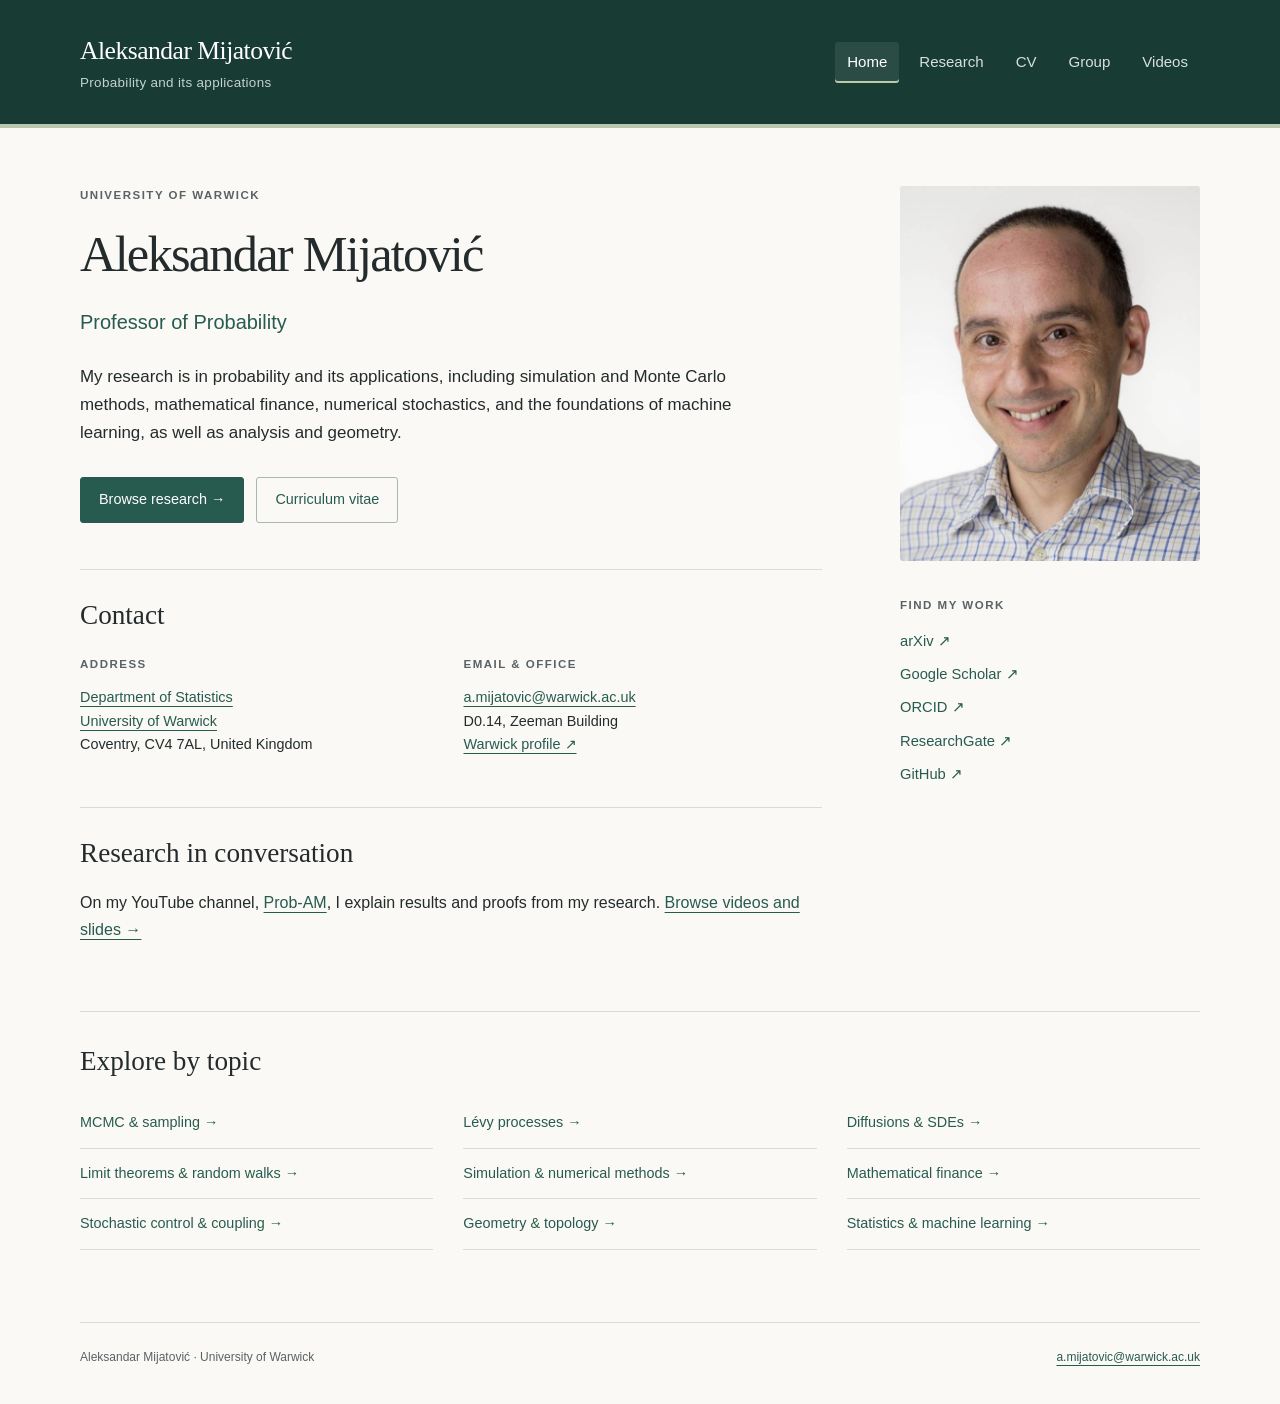
==== index.html @ 58c357a9 "Migrate academic website with topic-filtered research catalogue Preserve Home, Research, CV, Group a" ====
<!doctype html>
<html lang="en"><head><meta charset="utf-8"><meta name="viewport" content="width=device-width, initial-scale=1">
<title>Home · Aleksandar Mijatović</title><meta name="description" content="Aleksandar Mijatović, Professor of Probability at the University of Warwick. Research, publications, CV, group and videos.">
<link rel="stylesheet" href="style.css"></head>
<body><a class="skip-link" href="#main">Skip to content</a><header class="site-header"><div class="header-inner"><a class="brand" href="index.html"><strong>Aleksandar Mijatović</strong><span>Probability and its applications</span></a><nav aria-label="Main navigation"><a href="index.html" aria-current="page">Home</a><a href="research.html">Research</a><a href="cv.html">CV</a><a href="group.html">Group</a><a href="videos.html">Videos</a></nav></div></header>
<main id="main"><div class="home-layout"><div class="home-copy"><p class="eyebrow">University of Warwick</p><h1>Aleksandar Mijatović</h1><p class="lead">Professor of Probability</p><p>My research is in probability and its applications, including simulation and Monte Carlo methods, mathematical finance, numerical stochastics, and the foundations of machine learning, as well as analysis and geometry.</p><div class="actions"><a class="button" href="research.html">Browse research →</a><a class="button secondary" href="cv.html">Curriculum vitae</a></div><section class="home-block"><h2>Contact</h2><div class="contact-grid"><div><span class="label">Address</span><p><a href="https://warwick.ac.uk/fac/sci/statistics/">Department of Statistics</a><br><a href="https://warwick.ac.uk/">University of Warwick</a><br>Coventry, CV4 7AL, United Kingdom</p></div><div><span class="label">Email & office</span><p><a href="mailto:a.mijatovic@warwick.ac.uk">a.mijatovic@warwick.ac.uk</a><br>D0.14, Zeeman Building<br><a href="https://warwick.ac.uk/fac/sci/statistics/staff/academic-research/mijatovic/">Warwick profile ↗</a></p></div></div></section><section class="home-block"><h2>Research in conversation</h2><p>On my YouTube channel, <a href="https://www.youtube.com/channel/UCXSoLS_uKebYZ9GzgAF0ZsA">Prob-AM</a>, I explain results and proofs from my research. <a href="videos.html">Browse videos and slides →</a></p></section></div><aside class="profile"><img class="portrait" src="portrait.jpg" alt="Portrait of Aleksandar Mijatović" width="400" height="500"><div class="profile-links"><span class="label">Find my work</span><a href="https://arxiv.org/search/?searchtype=author&amp;query=Mijatovi%C4%87%2C+A">arXiv ↗</a><a href="https://scholar.google.co.uk/citations?user=h6xcIUsAAAAJ&amp;hl=en">Google Scholar ↗</a><a href="https://orcid.org/0000-0003-0531-3551">ORCID ↗</a><a href="https://www.researchgate.net/profile/Aleksandar-Mijatovic-3">ResearchGate ↗</a><a href="https://github.com/aleks-mijatovic">GitHub ↗</a></div></aside></div><section class="topic-section"><h2>Explore by topic</h2><div class="topic-grid"><a href="research.html?topic=sampling">MCMC &amp; sampling →</a><a href="research.html?topic=levy">Lévy processes →</a><a href="research.html?topic=diffusions">Diffusions &amp; SDEs →</a><a href="research.html?topic=limits">Limit theorems &amp; random walks →</a><a href="research.html?topic=numerics">Simulation &amp; numerical methods →</a><a href="research.html?topic=finance">Mathematical finance →</a><a href="research.html?topic=control">Stochastic control &amp; coupling →</a><a href="research.html?topic=geometry">Geometry &amp; topology →</a><a href="research.html?topic=ml">Statistics &amp; machine learning →</a></div></section></main><footer><span>Aleksandar Mijatović · University of Warwick</span><a href="mailto:a.mijatovic@warwick.ac.uk">a.mijatovic@warwick.ac.uk</a></footer></body></html>
---- style.css ----
:root{--ink:#242b2d;--muted:#596365;--paper:#faf9f5;--line:#d8dcd7;--accent:#285b50;--tint:#edf1eb;--white:#fff; font-family:-apple-system,BlinkMacSystemFont,"Segoe UI",Helvetica,Arial,sans-serif;color:var(--ink);background:var(--paper);font-size:16px;line-height:1.65}
*{box-sizing:border-box}body{margin:0}a{color:var(--accent);text-underline-offset:4px;text-decoration-thickness:1px}a:hover{color:#132e28}button,input,select{font:inherit}button,select{cursor:pointer}button,a,input,select{touch-action:manipulation}a:focus-visible,button:focus-visible,input:focus-visible,select:focus-visible{outline:3px solid #b2712b;outline-offset:4px}h1,h2,h3,p{margin-top:0}h1,h2,h3{font-family:Georgia,"Times New Roman",serif;font-weight:400;line-height:1.25}h1{font-size:clamp(2.2rem,4vw,3.15rem);letter-spacing:-.035em;margin-bottom:20px}h2{font-size:1.7rem;margin-bottom:20px}h3{font-size:1.35rem}p{margin-bottom:20px}.site-header{background:#183b34;color:white;border-bottom:4px solid #b8c7ae}.header-inner{max-width:1184px;margin:auto;padding:30px 32px;display:flex;justify-content:space-between;align-items:center;gap:30px}.brand{display:flex;flex-direction:column;color:white;text-decoration:none}.brand:hover{color:white}.brand strong{font-family:Georgia,"Times New Roman",serif;font-size:1.6rem;font-weight:400;letter-spacing:-.02em}.brand span{font-size:.84rem;color:#c5d3cd;letter-spacing:.025em}.site-header nav{display:flex;gap:8px;flex-wrap:wrap}.site-header nav a{padding:8px 12px;color:#d7e0db;text-decoration:none;border-radius:3px;font-size:.94rem}.site-header nav a:hover,.site-header nav a[aria-current]{color:white;background:#ffffff15}.site-header nav a[aria-current]{box-shadow:inset 0 -2px #bacba9}main{max-width:1184px;margin:auto;padding:58px 32px 72px}.eyebrow,.label{text-transform:uppercase;font-size:.72rem;font-weight:600;letter-spacing:.13em;color:var(--muted)}.eyebrow{margin-bottom:18px}.lead{font-size:1.25rem;color:var(--accent);margin-bottom:24px}.home-layout{display:grid;grid-template-columns:minmax(0,1fr) 300px;gap:78px}.home-copy>p:not(.eyebrow):not(.lead){max-width:660px;font-size:1.06rem}.actions{display:flex;flex-wrap:wrap;gap:12px;margin:30px 0 46px}.button{display:inline-block;padding:10px 18px;background:var(--accent);color:white;text-decoration:none;border:1px solid var(--accent);border-radius:3px;font-size:.9rem}.button:hover{background:#173d33;color:white}.button.secondary{background:transparent;color:var(--accent);border-color:#a9b8ad}.button.secondary:hover{background:var(--tint)}.home-block{border-top:1px solid var(--line);padding-top:28px;margin-top:30px}.contact-grid{display:grid;grid-template-columns:1fr 1fr;gap:25px;font-size:.9rem}.contact-grid p{margin-top:10px}.portrait{width:100%;height:auto;aspect-ratio:4/5;object-fit:cover;border-radius:3px;background:var(--tint)}.profile-links{display:flex;flex-direction:column;align-items:flex-start;gap:9px;padding-top:26px}.profile-links .label{margin-bottom:5px}.profile-links a{font-size:.92rem;text-decoration:none}.topic-section{border-top:1px solid var(--line);margin-top:48px;padding-top:32px}.topic-grid{display:grid;grid-template-columns:repeat(3,1fr);gap:0 30px}.topic-grid a{padding:13px 0;border-bottom:1px solid var(--line);font-size:.9rem;text-decoration:none}.page-heading{margin-bottom:36px;max-width:760px}.page-heading h1{margin-bottom:14px}.page-heading p:not(.eyebrow){color:var(--muted)}.filters{border:1px solid var(--line);padding:24px;background:var(--white);border-radius:4px}.filter-row{display:grid;grid-template-columns:minmax(0,1fr) 200px 170px;gap:18px}.filter-row label{font-size:.8rem;font-weight:600;display:flex;flex-direction:column;gap:7px}input,select{min-width:0;width:100%;border:1px solid #b7c0b9;border-radius:3px;padding:10px 12px;background:var(--paper);color:var(--ink);font-size:.94rem;font-weight:400;min-height:44px}fieldset{padding:0;margin:23px 0 0;border:0}legend{font-size:.8rem;font-weight:600;margin-bottom:10px}.topic-filters{display:flex;gap:8px;flex-wrap:wrap}.topic-filters button{background:var(--paper);border:1px solid var(--line);padding:7px 11px;border-radius:3px;color:var(--ink);font-size:.8rem;min-height:40px}.topic-filters button:hover{border-color:var(--accent)}.topic-filters button[aria-pressed=true]{color:white;background:var(--accent);border-color:var(--accent)}.topic-filters span{opacity:.7;padding-left:7px;font-variant-numeric:tabular-nums}.filter-summary{display:flex;justify-content:space-between;gap:15px;align-items:center;border-top:1px solid var(--line);margin-top:22px;padding-top:16px;font-size:.85rem;color:var(--muted)}.reset{border:0;background:none;padding:6px 0;color:var(--accent);text-decoration:underline;text-underline-offset:3px}.paper{display:grid;grid-template-columns:125px minmax(0,1fr);gap:28px;padding:30px 0;border-bottom:1px solid var(--line)}.paper-meta{display:flex;flex-direction:column;font-size:.74rem;color:var(--muted);gap:4px}.paper-meta span:first-child{font-family:Georgia,serif;font-size:1.5rem;color:var(--accent)}.paper h3{font-size:1.3rem;margin-bottom:9px}.paper p{margin-bottom:8px;font-size:.88rem}.paper .authors{color:var(--ink)}.citation{color:var(--muted)}.paper-links{display:flex;gap:8px 18px;flex-wrap:wrap;margin-top:11px;font-size:.8rem}.tags{display:flex;flex-wrap:wrap;gap:6px;margin-top:14px}.tag{font-size:.69rem;background:var(--tint);padding:3px 8px;border-radius:3px;text-decoration:none}.group-heading{font-size:1.8rem;margin:40px 0 0;border-bottom:1px solid var(--line);padding-bottom:12px}.empty{padding:50px 20px;text-align:center;color:var(--muted)}.contents{display:flex;flex-wrap:wrap;gap:8px 24px;padding:18px 0;margin-bottom:36px;border-block:1px solid var(--line);font-size:.86rem}.prose{max-width:900px}.prose h2{margin:46px 0 22px;scroll-margin-top:20px}.prose h3{margin:26px 0 12px}.prose ul{padding-left:22px}.prose li{padding-left:5px;margin:0 0 21px}.prose p{font-size:.95rem}.prose>br{display:none}.video-row{display:grid;grid-template-columns:55px minmax(0,1fr);gap:20px;padding:26px 0;border-top:1px solid var(--line)}.video-index{color:#708379;font:1.2rem Georgia,serif;padding-top:4px}.video-row h2{font-size:1.3rem;margin-bottom:17px}.video-links{display:flex;flex-wrap:wrap;align-items:center;gap:20px}.video-links .button{padding:7px 13px;font-size:.8rem}.slide-link{font-size:.85rem}footer{max-width:1120px;margin:auto;border-top:1px solid var(--line);padding:25px 0 36px;display:flex;justify-content:space-between;gap:15px;font-size:.75rem;color:var(--muted)}.skip-link{position:absolute;top:-100px;left:16px;background:white;padding:12px;z-index:5}.skip-link:focus{top:12px}[hidden]{display:none!important}
@media(max-width:850px){.header-inner{align-items:flex-start;flex-direction:column;gap:18px;padding:24px}.site-header nav a{padding:7px 10px}.site-header nav a:first-child{margin-left:-10px}main{padding:36px 24px 50px}.home-layout{grid-template-columns:minmax(0,1fr) 230px;gap:35px}.contact-grid{grid-template-columns:1fr;gap:0}.filter-row{grid-template-columns:1fr 1fr}.search-label{grid-column:1/-1}.topic-grid{grid-template-columns:1fr 1fr}footer{margin-inline:24px}}
@media(max-width:600px){.brand strong{font-size:1.45rem}.site-header nav{gap:2px}.site-header nav a{font-size:.85rem}.home-layout{display:flex;flex-direction:column;gap:25px}.profile{display:grid;grid-template-columns:140px 1fr;gap:26px;align-items:start}.profile-links{padding-top:0;gap:6px}.profile-links a{font-size:.82rem}.topic-grid{grid-template-columns:1fr}.home-block{margin-top:22px}.actions{margin-bottom:30px}.contact-grid{grid-template-columns:1fr}.filters{padding:17px}.filter-row{gap:12px}.topic-filters button{font-size:.74rem}.filter-summary{font-size:.77rem}.paper{grid-template-columns:1fr;gap:10px;padding:25px 0}.paper-meta{flex-direction:row;align-items:center;gap:12px}.paper-meta span:first-child{font-size:1rem}.paper h3{font-size:1.2rem}.video-row{grid-template-columns:30px minmax(0,1fr);gap:12px}footer{flex-direction:column}.page-heading{margin-bottom:26px}.contents{gap:9px 18px}}
@media print{.site-header,footer,.filters,.actions,.contents,.skip-link{display:none}main{padding:0;max-width:none}.paper,.video-row{break-inside:avoid}.profile{max-width:230px}a{color:inherit}body{background:white}}
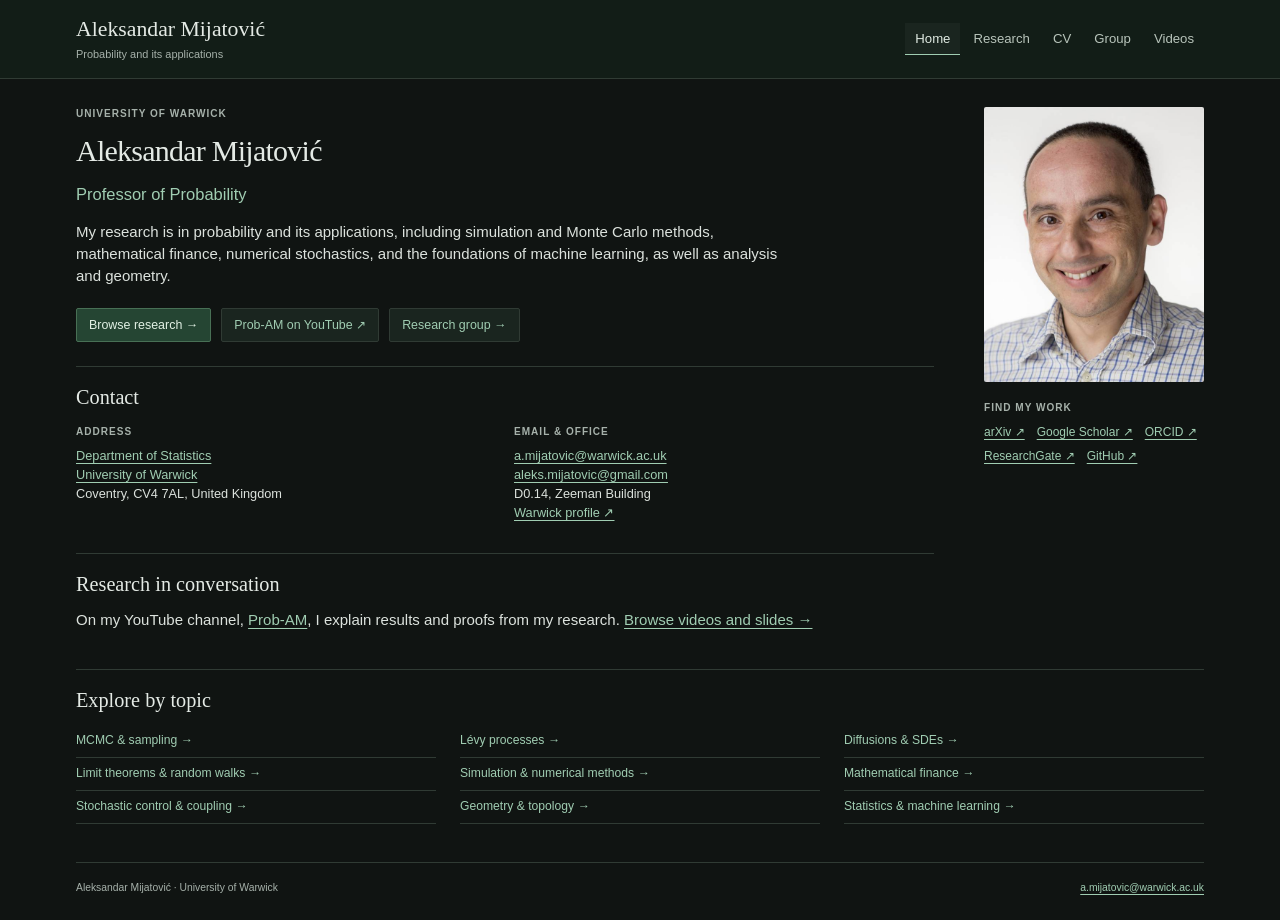
==== commit 75a1bc81: "Refine CV, paper topics, video notes and group layout Add Gmail and front-page YouTube and Group lin" ====
--- a/index.html
+++ b/index.html
@@ -3,4 +3,4 @@
 <title>Home · Aleksandar Mijatović</title><meta name="description" content="Aleksandar Mijatović, Professor of Probability at the University of Warwick. Research, publications, CV, group and videos.">
 <link rel="stylesheet" href="style.css"></head>
 <body><a class="skip-link" href="#main">Skip to content</a><header class="site-header"><div class="header-inner"><a class="brand" href="index.html"><strong>Aleksandar Mijatović</strong><span>Probability and its applications</span></a><nav aria-label="Main navigation"><a href="index.html" aria-current="page">Home</a><a href="research.html">Research</a><a href="cv.html">CV</a><a href="group.html">Group</a><a href="videos.html">Videos</a></nav></div></header>
-<main id="main"><div class="home-layout"><div class="home-copy"><p class="eyebrow">University of Warwick</p><h1>Aleksandar Mijatović</h1><p class="lead">Professor of Probability</p><p>My research is in probability and its applications, including simulation and Monte Carlo methods, mathematical finance, numerical stochastics, and the foundations of machine learning, as well as analysis and geometry.</p><div class="actions"><a class="button" href="research.html">Browse research →</a><a class="button secondary" href="cv.html">Curriculum vitae</a></div><section class="home-block"><h2>Contact</h2><div class="contact-grid"><div><span class="label">Address</span><p><a href="https://warwick.ac.uk/fac/sci/statistics/">Department of Statistics</a><br><a href="https://warwick.ac.uk/">University of Warwick</a><br>Coventry, CV4 7AL, United Kingdom</p></div><div><span class="label">Email & office</span><p><a href="mailto:a.mijatovic@warwick.ac.uk">a.mijatovic@warwick.ac.uk</a><br>D0.14, Zeeman Building<br><a href="https://warwick.ac.uk/fac/sci/statistics/staff/academic-research/mijatovic/">Warwick profile ↗</a></p></div></div></section><section class="home-block"><h2>Research in conversation</h2><p>On my YouTube channel, <a href="https://www.youtube.com/channel/UCXSoLS_uKebYZ9GzgAF0ZsA">Prob-AM</a>, I explain results and proofs from my research. <a href="videos.html">Browse videos and slides →</a></p></section></div><aside class="profile"><img class="portrait" src="portrait.jpg" alt="Portrait of Aleksandar Mijatović" width="400" height="500"><div class="profile-links"><span class="label">Find my work</span><a href="https://arxiv.org/search/?searchtype=author&amp;query=Mijatovi%C4%87%2C+A">arXiv ↗</a><a href="https://scholar.google.co.uk/citations?user=h6xcIUsAAAAJ&amp;hl=en">Google Scholar ↗</a><a href="https://orcid.org/0000-0003-0531-3551">ORCID ↗</a><a href="https://www.researchgate.net/profile/Aleksandar-Mijatovic-3">ResearchGate ↗</a><a href="https://github.com/aleks-mijatovic">GitHub ↗</a></div></aside></div><section class="topic-section"><h2>Explore by topic</h2><div class="topic-grid"><a href="research.html?topic=sampling">MCMC &amp; sampling →</a><a href="research.html?topic=levy">Lévy processes →</a><a href="research.html?topic=diffusions">Diffusions &amp; SDEs →</a><a href="research.html?topic=limits">Limit theorems &amp; random walks →</a><a href="research.html?topic=numerics">Simulation &amp; numerical methods →</a><a href="research.html?topic=finance">Mathematical finance →</a><a href="research.html?topic=control">Stochastic control &amp; coupling →</a><a href="research.html?topic=geometry">Geometry &amp; topology →</a><a href="research.html?topic=ml">Statistics &amp; machine learning →</a></div></section></main><footer><span>Aleksandar Mijatović · University of Warwick</span><a href="mailto:a.mijatovic@warwick.ac.uk">a.mijatovic@warwick.ac.uk</a></footer></body></html>+<main id="main"><div class="home-layout"><div class="home-copy"><p class="eyebrow">University of Warwick</p><h1>Aleksandar Mijatović</h1><p class="lead">Professor of Probability</p><p>My research is in probability and its applications, including simulation and Monte Carlo methods, mathematical finance, numerical stochastics, and the foundations of machine learning, as well as analysis and geometry.</p><div class="actions"><a class="button" href="research.html">Browse research →</a><a class="button secondary" href="https://www.youtube.com/channel/UCXSoLS_uKebYZ9GzgAF0ZsA">Prob-AM on YouTube ↗</a><a class="button secondary" href="group.html">Research group →</a></div><section class="home-block"><h2>Contact</h2><div class="contact-grid"><div><span class="label">Address</span><p><a href="https://warwick.ac.uk/fac/sci/statistics/">Department of Statistics</a><br><a href="https://warwick.ac.uk/">University of Warwick</a><br>Coventry, CV4 7AL, United Kingdom</p></div><div><span class="label">Email & office</span><p><a href="mailto:a.mijatovic@warwick.ac.uk">a.mijatovic@warwick.ac.uk</a><br><a href="mailto:aleks.mijatovic@gmail.com">aleks.mijatovic@gmail.com</a><br>D0.14, Zeeman Building<br><a href="https://warwick.ac.uk/fac/sci/statistics/staff/academic-research/mijatovic/">Warwick profile ↗</a></p></div></div></section><section class="home-block"><h2>Research in conversation</h2><p>On my YouTube channel, <a href="https://www.youtube.com/channel/UCXSoLS_uKebYZ9GzgAF0ZsA">Prob-AM</a>, I explain results and proofs from my research. <a href="videos.html">Browse videos and slides →</a></p></section></div><aside class="profile"><img class="portrait" src="portrait.jpg" alt="Portrait of Aleksandar Mijatović" width="400" height="500"><div class="profile-links"><span class="label">Find my work</span><a href="https://arxiv.org/search/?searchtype=author&amp;query=Mijatovi%C4%87%2C+A">arXiv ↗</a><a href="https://scholar.google.co.uk/citations?user=h6xcIUsAAAAJ&amp;hl=en">Google Scholar ↗</a><a href="https://orcid.org/0000-0003-0531-3551">ORCID ↗</a><a href="https://www.researchgate.net/profile/Aleksandar-Mijatovic-3">ResearchGate ↗</a><a href="https://github.com/aleks-mijatovic">GitHub ↗</a></div></aside></div><section class="topic-section"><h2>Explore by topic</h2><div class="topic-grid"><a href="research.html?topic=sampling">MCMC &amp; sampling →</a><a href="research.html?topic=levy">Lévy processes →</a><a href="research.html?topic=diffusions">Diffusions &amp; SDEs →</a><a href="research.html?topic=limits">Limit theorems &amp; random walks →</a><a href="research.html?topic=numerics">Simulation &amp; numerical methods →</a><a href="research.html?topic=finance">Mathematical finance →</a><a href="research.html?topic=control">Stochastic control &amp; coupling →</a><a href="research.html?topic=geometry">Geometry &amp; topology →</a><a href="research.html?topic=ml">Statistics &amp; machine learning →</a></div></section></main><footer><span>Aleksandar Mijatović · University of Warwick</span><a href="mailto:a.mijatovic@warwick.ac.uk">a.mijatovic@warwick.ac.uk</a></footer></body></html>
--- a/style.css
+++ b/style.css
@@ -1,5 +1,17 @@
-:root{--ink:#242b2d;--muted:#596365;--paper:#faf9f5;--line:#d8dcd7;--accent:#285b50;--tint:#edf1eb;--white:#fff; font-family:-apple-system,BlinkMacSystemFont,"Segoe UI",Helvetica,Arial,sans-serif;color:var(--ink);background:var(--paper);font-size:16px;line-height:1.65}
-*{box-sizing:border-box}body{margin:0}a{color:var(--accent);text-underline-offset:4px;text-decoration-thickness:1px}a:hover{color:#132e28}button,input,select{font:inherit}button,select{cursor:pointer}button,a,input,select{touch-action:manipulation}a:focus-visible,button:focus-visible,input:focus-visible,select:focus-visible{outline:3px solid #b2712b;outline-offset:4px}h1,h2,h3,p{margin-top:0}h1,h2,h3{font-family:Georgia,"Times New Roman",serif;font-weight:400;line-height:1.25}h1{font-size:clamp(2.2rem,4vw,3.15rem);letter-spacing:-.035em;margin-bottom:20px}h2{font-size:1.7rem;margin-bottom:20px}h3{font-size:1.35rem}p{margin-bottom:20px}.site-header{background:#183b34;color:white;border-bottom:4px solid #b8c7ae}.header-inner{max-width:1184px;margin:auto;padding:30px 32px;display:flex;justify-content:space-between;align-items:center;gap:30px}.brand{display:flex;flex-direction:column;color:white;text-decoration:none}.brand:hover{color:white}.brand strong{font-family:Georgia,"Times New Roman",serif;font-size:1.6rem;font-weight:400;letter-spacing:-.02em}.brand span{font-size:.84rem;color:#c5d3cd;letter-spacing:.025em}.site-header nav{display:flex;gap:8px;flex-wrap:wrap}.site-header nav a{padding:8px 12px;color:#d7e0db;text-decoration:none;border-radius:3px;font-size:.94rem}.site-header nav a:hover,.site-header nav a[aria-current]{color:white;background:#ffffff15}.site-header nav a[aria-current]{box-shadow:inset 0 -2px #bacba9}main{max-width:1184px;margin:auto;padding:58px 32px 72px}.eyebrow,.label{text-transform:uppercase;font-size:.72rem;font-weight:600;letter-spacing:.13em;color:var(--muted)}.eyebrow{margin-bottom:18px}.lead{font-size:1.25rem;color:var(--accent);margin-bottom:24px}.home-layout{display:grid;grid-template-columns:minmax(0,1fr) 300px;gap:78px}.home-copy>p:not(.eyebrow):not(.lead){max-width:660px;font-size:1.06rem}.actions{display:flex;flex-wrap:wrap;gap:12px;margin:30px 0 46px}.button{display:inline-block;padding:10px 18px;background:var(--accent);color:white;text-decoration:none;border:1px solid var(--accent);border-radius:3px;font-size:.9rem}.button:hover{background:#173d33;color:white}.button.secondary{background:transparent;color:var(--accent);border-color:#a9b8ad}.button.secondary:hover{background:var(--tint)}.home-block{border-top:1px solid var(--line);padding-top:28px;margin-top:30px}.contact-grid{display:grid;grid-template-columns:1fr 1fr;gap:25px;font-size:.9rem}.contact-grid p{margin-top:10px}.portrait{width:100%;height:auto;aspect-ratio:4/5;object-fit:cover;border-radius:3px;background:var(--tint)}.profile-links{display:flex;flex-direction:column;align-items:flex-start;gap:9px;padding-top:26px}.profile-links .label{margin-bottom:5px}.profile-links a{font-size:.92rem;text-decoration:none}.topic-section{border-top:1px solid var(--line);margin-top:48px;padding-top:32px}.topic-grid{display:grid;grid-template-columns:repeat(3,1fr);gap:0 30px}.topic-grid a{padding:13px 0;border-bottom:1px solid var(--line);font-size:.9rem;text-decoration:none}.page-heading{margin-bottom:36px;max-width:760px}.page-heading h1{margin-bottom:14px}.page-heading p:not(.eyebrow){color:var(--muted)}.filters{border:1px solid var(--line);padding:24px;background:var(--white);border-radius:4px}.filter-row{display:grid;grid-template-columns:minmax(0,1fr) 200px 170px;gap:18px}.filter-row label{font-size:.8rem;font-weight:600;display:flex;flex-direction:column;gap:7px}input,select{min-width:0;width:100%;border:1px solid #b7c0b9;border-radius:3px;padding:10px 12px;background:var(--paper);color:var(--ink);font-size:.94rem;font-weight:400;min-height:44px}fieldset{padding:0;margin:23px 0 0;border:0}legend{font-size:.8rem;font-weight:600;margin-bottom:10px}.topic-filters{display:flex;gap:8px;flex-wrap:wrap}.topic-filters button{background:var(--paper);border:1px solid var(--line);padding:7px 11px;border-radius:3px;color:var(--ink);font-size:.8rem;min-height:40px}.topic-filters button:hover{border-color:var(--accent)}.topic-filters button[aria-pressed=true]{color:white;background:var(--accent);border-color:var(--accent)}.topic-filters span{opacity:.7;padding-left:7px;font-variant-numeric:tabular-nums}.filter-summary{display:flex;justify-content:space-between;gap:15px;align-items:center;border-top:1px solid var(--line);margin-top:22px;padding-top:16px;font-size:.85rem;color:var(--muted)}.reset{border:0;background:none;padding:6px 0;color:var(--accent);text-decoration:underline;text-underline-offset:3px}.paper{display:grid;grid-template-columns:125px minmax(0,1fr);gap:28px;padding:30px 0;border-bottom:1px solid var(--line)}.paper-meta{display:flex;flex-direction:column;font-size:.74rem;color:var(--muted);gap:4px}.paper-meta span:first-child{font-family:Georgia,serif;font-size:1.5rem;color:var(--accent)}.paper h3{font-size:1.3rem;margin-bottom:9px}.paper p{margin-bottom:8px;font-size:.88rem}.paper .authors{color:var(--ink)}.citation{color:var(--muted)}.paper-links{display:flex;gap:8px 18px;flex-wrap:wrap;margin-top:11px;font-size:.8rem}.tags{display:flex;flex-wrap:wrap;gap:6px;margin-top:14px}.tag{font-size:.69rem;background:var(--tint);padding:3px 8px;border-radius:3px;text-decoration:none}.group-heading{font-size:1.8rem;margin:40px 0 0;border-bottom:1px solid var(--line);padding-bottom:12px}.empty{padding:50px 20px;text-align:center;color:var(--muted)}.contents{display:flex;flex-wrap:wrap;gap:8px 24px;padding:18px 0;margin-bottom:36px;border-block:1px solid var(--line);font-size:.86rem}.prose{max-width:900px}.prose h2{margin:46px 0 22px;scroll-margin-top:20px}.prose h3{margin:26px 0 12px}.prose ul{padding-left:22px}.prose li{padding-left:5px;margin:0 0 21px}.prose p{font-size:.95rem}.prose>br{display:none}.video-row{display:grid;grid-template-columns:55px minmax(0,1fr);gap:20px;padding:26px 0;border-top:1px solid var(--line)}.video-index{color:#708379;font:1.2rem Georgia,serif;padding-top:4px}.video-row h2{font-size:1.3rem;margin-bottom:17px}.video-links{display:flex;flex-wrap:wrap;align-items:center;gap:20px}.video-links .button{padding:7px 13px;font-size:.8rem}.slide-link{font-size:.85rem}footer{max-width:1120px;margin:auto;border-top:1px solid var(--line);padding:25px 0 36px;display:flex;justify-content:space-between;gap:15px;font-size:.75rem;color:var(--muted)}.skip-link{position:absolute;top:-100px;left:16px;background:white;padding:12px;z-index:5}.skip-link:focus{top:12px}[hidden]{display:none!important}
-@media(max-width:850px){.header-inner{align-items:flex-start;flex-direction:column;gap:18px;padding:24px}.site-header nav a{padding:7px 10px}.site-header nav a:first-child{margin-left:-10px}main{padding:36px 24px 50px}.home-layout{grid-template-columns:minmax(0,1fr) 230px;gap:35px}.contact-grid{grid-template-columns:1fr;gap:0}.filter-row{grid-template-columns:1fr 1fr}.search-label{grid-column:1/-1}.topic-grid{grid-template-columns:1fr 1fr}footer{margin-inline:24px}}
-@media(max-width:600px){.brand strong{font-size:1.45rem}.site-header nav{gap:2px}.site-header nav a{font-size:.85rem}.home-layout{display:flex;flex-direction:column;gap:25px}.profile{display:grid;grid-template-columns:140px 1fr;gap:26px;align-items:start}.profile-links{padding-top:0;gap:6px}.profile-links a{font-size:.82rem}.topic-grid{grid-template-columns:1fr}.home-block{margin-top:22px}.actions{margin-bottom:30px}.contact-grid{grid-template-columns:1fr}.filters{padding:17px}.filter-row{gap:12px}.topic-filters button{font-size:.74rem}.filter-summary{font-size:.77rem}.paper{grid-template-columns:1fr;gap:10px;padding:25px 0}.paper-meta{flex-direction:row;align-items:center;gap:12px}.paper-meta span:first-child{font-size:1rem}.paper h3{font-size:1.2rem}.video-row{grid-template-columns:30px minmax(0,1fr);gap:12px}footer{flex-direction:column}.page-heading{margin-bottom:26px}.contents{gap:9px 18px}}
-@media print{.site-header,footer,.filters,.actions,.contents,.skip-link{display:none}main{padding:0;max-width:none}.paper,.video-row{break-inside:avoid}.profile{max-width:230px}a{color:inherit}body{background:white}}
+:root{color-scheme:dark;--ink:#dce2dd;--muted:#a6b1aa;--paper:#101412;--line:#303b34;--accent:#a0cdb2;--tint:#1a251f;--panel:#141c17;font:15px/1.48 -apple-system,BlinkMacSystemFont,"Segoe UI",Helvetica,Arial,sans-serif;color:var(--ink);background:var(--paper)}
+*{box-sizing:border-box}body{margin:0}a{color:var(--accent);text-underline-offset:3px;text-decoration-thickness:1px}a:hover{color:#d0e8d8}button,input,select{font:inherit}button,select{cursor:pointer}button,a,input,select{touch-action:manipulation}a:focus-visible,button:focus-visible,input:focus-visible,select:focus-visible{outline:2px solid #e2b56c;outline-offset:3px}h1,h2,h3,p{margin-top:0}h1,h2,h3{font-family:Georgia,"Times New Roman",serif;font-weight:400;line-height:1.25;color:#e4eae5}h1{font-size:2rem;letter-spacing:-.025em;margin-bottom:12px}h2{font-size:1.35rem;margin-bottom:12px}h3{font-size:1.07rem}p{margin-bottom:12px}
+.site-header{background:#121d17;border-bottom:1px solid var(--line)}.header-inner{max-width:1180px;margin:auto;padding:16px 26px;display:flex;justify-content:space-between;align-items:center;gap:24px}.brand{display:flex;flex-direction:column;color:#e4eae5;text-decoration:none}.brand strong{font:1.45rem/1.2 Georgia,"Times New Roman",serif;font-weight:400}.brand span{font-size:.73rem;color:var(--muted);margin-top:4px}.site-header nav{display:flex;gap:3px;flex-wrap:wrap}.site-header nav a{padding:6px 10px;color:#b8c4bb;text-decoration:none;font-size:.88rem}.site-header nav a:hover,.site-header nav a[aria-current]{color:#e0eae2;background:var(--tint)}.site-header nav a[aria-current]{box-shadow:inset 0 -1px var(--accent)}main{max-width:1180px;margin:auto;padding:28px 26px 38px}.eyebrow,.label{text-transform:uppercase;font-size:.67rem;font-weight:600;letter-spacing:.1em;color:var(--muted)}.eyebrow{margin-bottom:10px}.lead{font-size:1.1rem;color:var(--accent);margin-bottom:15px}.home-layout{display:grid;grid-template-columns:minmax(0,1fr) 220px;gap:50px}.home-copy>p:not(.eyebrow):not(.lead){max-width:720px}.actions{display:flex;flex-wrap:wrap;gap:10px;margin:20px 0 24px}.button{display:inline-block;padding:7px 12px;background:#254533;color:#e1f0e4;text-decoration:none;border:1px solid #487055;border-radius:2px;font-size:.83rem}.button:hover{background:#355c43;color:#fff}.button.secondary{background:var(--tint);color:var(--accent);border-color:var(--line)}.home-block{border-top:1px solid var(--line);padding-top:18px;margin-top:18px}.contact-grid{display:grid;grid-template-columns:1fr 1fr;gap:18px;font-size:.85rem}.contact-grid p{margin-top:6px}.portrait{width:100%;height:auto;aspect-ratio:4/5;object-fit:cover;border-radius:2px}.profile-links{display:flex;flex-wrap:wrap;gap:6px 12px;padding-top:13px}.profile-links .label{width:100%;margin-bottom:2px}.profile-links a{font-size:.8rem}.topic-section{border-top:1px solid var(--line);margin-top:26px;padding-top:18px}.topic-grid{display:grid;grid-template-columns:repeat(3,1fr);gap:0 24px}.topic-grid a{padding:7px 0;border-bottom:1px solid var(--line);font-size:.81rem;text-decoration:none}.page-heading{margin-bottom:20px;max-width:900px}.page-heading h1{margin-bottom:8px}.page-heading p:not(.eyebrow){color:var(--muted)}.compact-heading{display:flex;align-items:baseline;justify-content:space-between;gap:15px;max-width:none;margin-bottom:16px}.compact-heading h1{margin:0}.compact-heading>a{font-size:.81rem}
+.filters{padding:12px 14px 8px;background:var(--panel);border:1px solid var(--line);margin-bottom:8px}.filter-row{display:grid;grid-template-columns:minmax(180px,1.6fr) 160px 145px minmax(135px,1fr);gap:12px}.filter-row label{font-size:.7rem;color:var(--muted);display:flex;flex-direction:column;gap:3px}.search-label{max-width:230px}input,select{min-width:0;width:100%;border:1px solid #405247;border-radius:2px;padding:5px 7px;background:#101812;color:var(--ink);font-size:.8rem;min-height:32px}.filter-summary{display:flex;justify-content:space-between;align-items:center;gap:15px;font-size:.71rem;color:var(--muted);margin-top:5px}.reset{border:0;background:none;padding:3px;color:var(--accent);text-decoration:underline;text-underline-offset:3px}.paper{display:grid;grid-template-columns:38px minmax(0,1fr);gap:12px;padding:12px 0;border-bottom:1px solid #28332b;scroll-margin-top:20px}.paper-year{font-size:.78rem;color:var(--muted);font-variant-numeric:tabular-nums;padding-top:2px}.paper h3{font-size:1.03rem;line-height:1.3;margin:0 0 4px}.paper .citation{font-size:.81rem;line-height:1.5;color:var(--muted);margin:0}.citation .authors{color:#cbd5cd}.citation a{white-space:normal}.group-heading{font-size:1.35rem;margin:24px 0 0;border-bottom:1px solid var(--line);padding-bottom:8px}.empty{padding:24px;text-align:center;color:var(--muted)}
+.contents{display:flex;flex-wrap:wrap;gap:6px 20px;padding:10px 0;margin-bottom:20px;border-block:1px solid var(--line);font-size:.8rem}.prose{max-width:1000px}.prose h2{margin:28px 0 14px;scroll-margin-top:20px}.prose h3{margin:18px 0 8px}.prose ul{padding-left:20px}.prose li{padding-left:3px;margin:0 0 12px}.prose p{font-size:.87rem}.prose>br{display:none}.group-section{margin-top:26px}.group-section:first-of-type{margin-top:0}.group-section>h2{padding-bottom:9px;border-bottom:1px solid var(--line)}.member-grid{display:grid;grid-template-columns:repeat(3,minmax(0,1fr));gap:24px 25px;margin-top:16px}.member{display:flex;gap:13px;align-items:flex-start}.member img{width:100px;height:125px;object-fit:cover;object-position:center top;border-radius:2px}.member h3{font-size:1rem;margin:0 0 8px}.member h3 a{text-decoration:none}.member p{font-size:.76rem;color:var(--muted);line-height:1.5;margin:0}.alumni-grid{display:grid;grid-template-columns:repeat(2,minmax(0,1fr));gap:0 24px}.alumnus{padding:12px 0;border-bottom:1px solid #28332b}.alumnus p{font-size:.8rem;line-height:1.5;margin:0;color:var(--muted)}.alumnus a{color:var(--accent)}
+.video-table{width:100%;border-collapse:collapse;text-align:left;font-size:.8rem}.video-table thead th{font-size:.68rem;letter-spacing:.05em;text-transform:uppercase;color:var(--muted);font-weight:500;padding:8px 10px;border-bottom:1px solid #536456}.video-table tbody th,.video-table td{border-bottom:1px solid var(--line);padding:12px 10px;vertical-align:top}.video-table tbody th{font:1.02rem/1.35 Georgia,"Times New Roman",serif;font-weight:400;width:62%}.video-table tbody th a{color:var(--ink);text-decoration:none}.video-table tbody th a:hover{color:var(--accent);text-decoration:underline}.video-table td{width:19%;line-height:1.6}.video-table td a{white-space:nowrap}.video-table th:first-child{padding-left:0}.video-table td:last-child{padding-right:0}footer{max-width:1128px;margin:auto;border-top:1px solid var(--line);padding:17px 0 24px;display:flex;justify-content:space-between;gap:12px;font-size:.69rem;color:var(--muted)}.skip-link{position:absolute;top:-100px;left:12px;background:var(--paper);padding:10px;z-index:5}.skip-link:focus{top:8px}[hidden]{display:none!important}
+@media(max-width:1000px){.member-grid{grid-template-columns:repeat(2,minmax(0,1fr))}.filter-row{grid-template-columns:minmax(0,1.4fr) minmax(0,1fr) minmax(0,1fr) minmax(0,1fr)}}
+@media(max-width:760px){.header-inner{flex-direction:column;align-items:flex-start;gap:11px;padding:15px 20px}.site-header nav a:first-child{margin-left:-10px}main{padding:23px 20px 30px}.home-layout{grid-template-columns:minmax(0,1fr) 175px;gap:27px}.contact-grid{grid-template-columns:1fr;gap:0}.filter-row{grid-template-columns:minmax(0,1fr) minmax(0,1fr);gap:8px 12px}.search-label{max-width:none}.filters{padding:10px 12px 7px}.topic-grid{grid-template-columns:1fr 1fr}.video-table tbody th{width:54%}.video-table td{width:23%}.member-grid{gap:20px 18px}.member{flex-direction:column}.member img{width:110px;height:130px}.alumni-grid{grid-template-columns:1fr}footer{margin-inline:20px}}
+@media(max-width:480px){h1{font-size:1.75rem}.brand strong{font-size:1.3rem}.site-header nav a{font-size:.83rem;padding:5px 9px}.home-layout{display:flex;flex-direction:column;gap:20px}.profile{display:grid;grid-template-columns:110px minmax(0,1fr);gap:20px}.profile-links{padding-top:0;align-content:start}.profile-links a{font-size:.8rem}.topic-grid{grid-template-columns:1fr}.paper{grid-template-columns:31px minmax(0,1fr);gap:9px;padding:11px 0}.paper h3{font-size:1rem}.paper .citation{font-size:.79rem}.paper-year{font-size:.7rem}.compact-heading{display:block}.compact-heading>a{display:inline-block;margin-top:6px}.video-table{font-size:.72rem}.video-table thead th{font-size:.62rem;padding:8px 5px}.video-table tbody th{font-size:.9rem;width:51%}.video-table tbody th,.video-table td{padding:10px 5px}.video-table td{width:24.5%}.video-table td a{white-space:normal}.member p{font-size:.75rem}.member h3{font-size:.96rem}.member-grid{gap:23px 18px}footer{flex-direction:column;gap:6px}}
+@media print{:root{color-scheme:light;--ink:#111;--muted:#333;--paper:white;--line:#bbb;--accent:#222;--tint:#eee}.site-header,footer,.filters,.actions,.contents,.skip-link{display:none}main{padding:0;max-width:none}h1,h2,h3,.citation .authors{color:#111}.paper,.member,.video-table tr{break-inside:avoid}a{color:inherit}.profile{max-width:180px}body{background:white}}
+/* Compact topic links, descriptive media links, and the short CV. */
+.paper .paper-topics{display:flex;flex-wrap:wrap;gap:3px 12px;font-size:.68rem;line-height:1.4;margin:5px 0 0}.paper-topics a{color:#a6bbae;text-decoration:none}.paper-topics a:hover{text-decoration:underline;color:var(--accent)}
+.video-table{table-layout:fixed}.video-table thead th:first-child{width:53%}.video-table tbody th{width:53%}.video-table td{width:23.5%;overflow-wrap:anywhere}.video-table td a{white-space:normal}.video-table td a[title]{text-decoration-style:dotted}
+.alumnus{padding:16px 0}.alumnus h3{font-family:inherit;font-size:.91rem;margin:0 0 7px;line-height:1.3}.alumnus h3 strong{font-weight:700;color:var(--ink)}.alumnus h3 a{text-decoration:none;color:var(--accent)}.alumnus p{line-height:1.65;overflow-wrap:anywhere}
+.cv-intro{max-width:970px;font-size:.88rem;color:var(--muted);margin:0 0 23px}.cv-grid{display:grid;grid-template-columns:1fr 1fr;gap:34px}.cv-section h2{font-size:1.24rem;border-bottom:1px solid var(--line);padding-bottom:9px;margin:0 0 14px}.cv-section+.cv-section{margin-top:24px}.cv-timeline{display:grid;grid-template-columns:100px minmax(0,1fr);gap:13px 14px;margin:0}.cv-timeline dt{font-size:.74rem;color:var(--muted);font-variant-numeric:tabular-nums;padding-top:2px}.cv-timeline dd{margin:0;font-size:.8rem}.cv-timeline dd strong{font-weight:600;color:var(--ink)}.cv-timeline dd span{display:block;font-size:.77rem;color:var(--muted);margin-top:3px}.cv-service{list-style:none;padding:0;margin:0;font-size:.8rem;color:var(--muted)}.cv-service li{margin-bottom:11px}.cv-service strong{color:var(--ink);font-weight:600}.cv-supervision{margin-top:24px}.cv-supervision p{font-size:.83rem;color:var(--muted);margin:0}
+@media(max-width:760px){.cv-grid{grid-template-columns:1fr;gap:25px}.video-table thead th:first-child,.video-table tbody th{width:42%}.video-table td{width:29%}}
+@media(max-width:480px){.cv-timeline{grid-template-columns:84px minmax(0,1fr);gap:13px 10px}.video-table thead th:first-child,.video-table tbody th{width:40%}.video-table td{width:30%}}
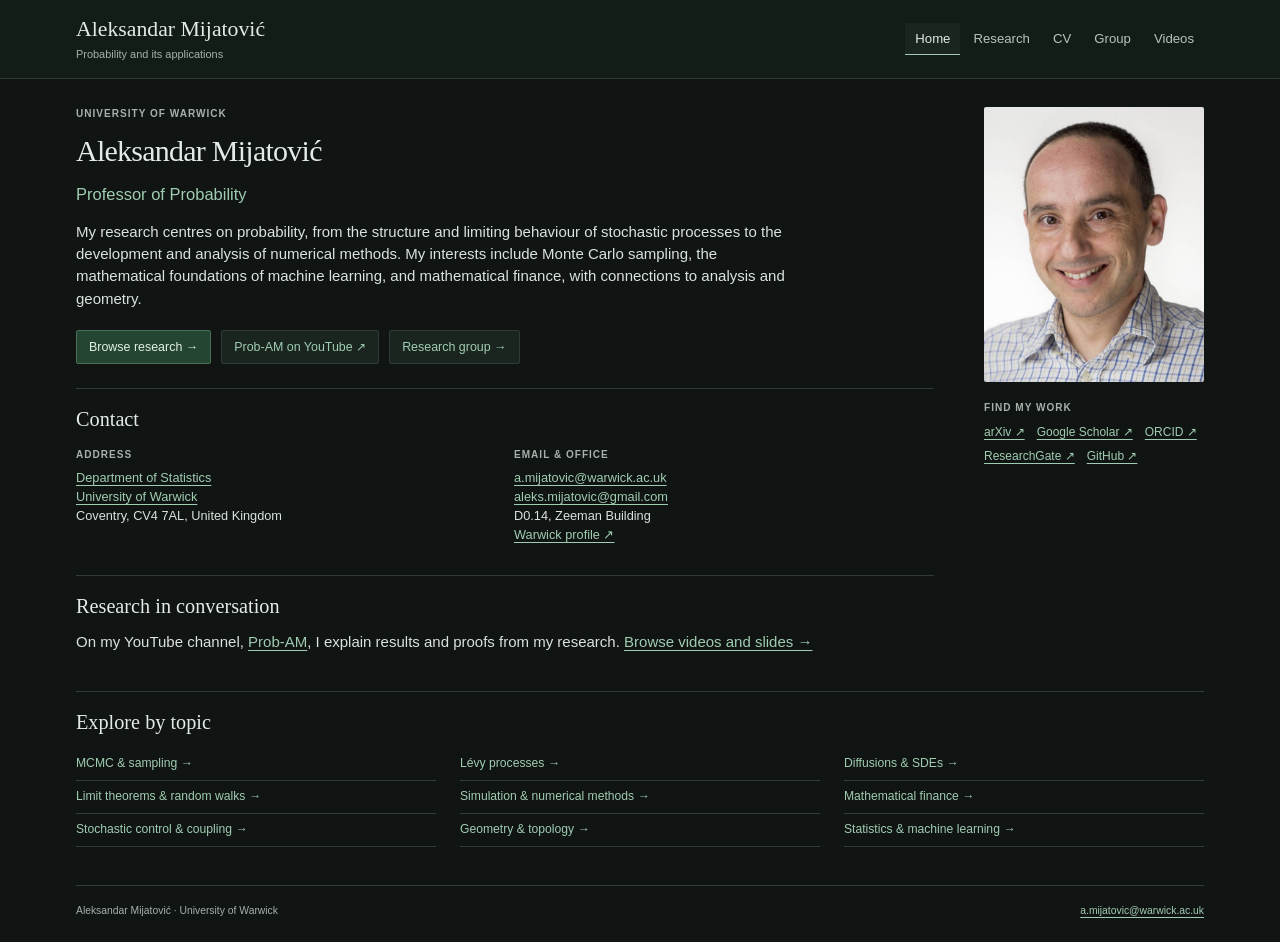
==== commit 249f3a78: "Revise index.html for updated personal information Updated content and structure of the homepage to " ====
--- a/index.html
+++ b/index.html
@@ -1,6 +1,190 @@
 <!doctype html>
-<html lang="en"><head><meta charset="utf-8"><meta name="viewport" content="width=device-width, initial-scale=1">
-<title>Home · Aleksandar Mijatović</title><meta name="description" content="Aleksandar Mijatović, Professor of Probability at the University of Warwick. Research, publications, CV, group and videos.">
-<link rel="stylesheet" href="style.css"></head>
-<body><a class="skip-link" href="#main">Skip to content</a><header class="site-header"><div class="header-inner"><a class="brand" href="index.html"><strong>Aleksandar Mijatović</strong><span>Probability and its applications</span></a><nav aria-label="Main navigation"><a href="index.html" aria-current="page">Home</a><a href="research.html">Research</a><a href="cv.html">CV</a><a href="group.html">Group</a><a href="videos.html">Videos</a></nav></div></header>
-<main id="main"><div class="home-layout"><div class="home-copy"><p class="eyebrow">University of Warwick</p><h1>Aleksandar Mijatović</h1><p class="lead">Professor of Probability</p><p>My research is in probability and its applications, including simulation and Monte Carlo methods, mathematical finance, numerical stochastics, and the foundations of machine learning, as well as analysis and geometry.</p><div class="actions"><a class="button" href="research.html">Browse research →</a><a class="button secondary" href="https://www.youtube.com/channel/UCXSoLS_uKebYZ9GzgAF0ZsA">Prob-AM on YouTube ↗</a><a class="button secondary" href="group.html">Research group →</a></div><section class="home-block"><h2>Contact</h2><div class="contact-grid"><div><span class="label">Address</span><p><a href="https://warwick.ac.uk/fac/sci/statistics/">Department of Statistics</a><br><a href="https://warwick.ac.uk/">University of Warwick</a><br>Coventry, CV4 7AL, United Kingdom</p></div><div><span class="label">Email & office</span><p><a href="mailto:a.mijatovic@warwick.ac.uk">a.mijatovic@warwick.ac.uk</a><br><a href="mailto:aleks.mijatovic@gmail.com">aleks.mijatovic@gmail.com</a><br>D0.14, Zeeman Building<br><a href="https://warwick.ac.uk/fac/sci/statistics/staff/academic-research/mijatovic/">Warwick profile ↗</a></p></div></div></section><section class="home-block"><h2>Research in conversation</h2><p>On my YouTube channel, <a href="https://www.youtube.com/channel/UCXSoLS_uKebYZ9GzgAF0ZsA">Prob-AM</a>, I explain results and proofs from my research. <a href="videos.html">Browse videos and slides →</a></p></section></div><aside class="profile"><img class="portrait" src="portrait.jpg" alt="Portrait of Aleksandar Mijatović" width="400" height="500"><div class="profile-links"><span class="label">Find my work</span><a href="https://arxiv.org/search/?searchtype=author&amp;query=Mijatovi%C4%87%2C+A">arXiv ↗</a><a href="https://scholar.google.co.uk/citations?user=h6xcIUsAAAAJ&amp;hl=en">Google Scholar ↗</a><a href="https://orcid.org/0000-0003-0531-3551">ORCID ↗</a><a href="https://www.researchgate.net/profile/Aleksandar-Mijatovic-3">ResearchGate ↗</a><a href="https://github.com/aleks-mijatovic">GitHub ↗</a></div></aside></div><section class="topic-section"><h2>Explore by topic</h2><div class="topic-grid"><a href="research.html?topic=sampling">MCMC &amp; sampling →</a><a href="research.html?topic=levy">Lévy processes →</a><a href="research.html?topic=diffusions">Diffusions &amp; SDEs →</a><a href="research.html?topic=limits">Limit theorems &amp; random walks →</a><a href="research.html?topic=numerics">Simulation &amp; numerical methods →</a><a href="research.html?topic=finance">Mathematical finance →</a><a href="research.html?topic=control">Stochastic control &amp; coupling →</a><a href="research.html?topic=geometry">Geometry &amp; topology →</a><a href="research.html?topic=ml">Statistics &amp; machine learning →</a></div></section></main><footer><span>Aleksandar Mijatović · University of Warwick</span><a href="mailto:a.mijatovic@warwick.ac.uk">a.mijatovic@warwick.ac.uk</a></footer></body></html>+<html lang="en">
+  <head>
+    <meta charset="utf-8">
+    <meta name="viewport" content="width=device-width, initial-scale=1">
+
+    <title>Home · Aleksandar Mijatović</title>
+    <meta
+      name="description"
+      content="Aleksandar Mijatović, Professor of Probability at the University of Warwick. Research, publications, CV, group and videos."
+    >
+
+    <link rel="stylesheet" href="style.css">
+  </head>
+
+  <body>
+    <a class="skip-link" href="#main">Skip to content</a>
+
+    <header class="site-header">
+      <div class="header-inner">
+        <a class="brand" href="index.html">
+          <strong>Aleksandar Mijatović</strong>
+          <span>Probability and its applications</span>
+        </a>
+
+        <nav aria-label="Main navigation">
+          <a href="index.html" aria-current="page">Home</a>
+          <a href="research.html">Research</a>
+          <a href="cv.html">CV</a>
+          <a href="group.html">Group</a>
+          <a href="videos.html">Videos</a>
+        </nav>
+      </div>
+    </header>
+
+    <main id="main">
+      <div class="home-layout">
+        <div class="home-copy">
+          <p class="eyebrow">University of Warwick</p>
+          <h1>Aleksandar Mijatović</h1>
+          <p class="lead">Professor of Probability</p>
+
+          <p>
+            My research centres on probability, from the structure and limiting
+            behaviour of stochastic processes to the development and analysis of
+            numerical methods. My interests include Monte Carlo sampling, the
+            mathematical foundations of machine learning, and mathematical
+            finance, with connections to analysis and geometry.
+          </p>
+
+          <div class="actions">
+            <a class="button" href="research.html">
+              Browse research →
+            </a>
+            <a
+              class="button secondary"
+              href="https://www.youtube.com/channel/UCXSoLS_uKebYZ9GzgAF0ZsA"
+            >
+              Prob-AM on YouTube ↗
+            </a>
+            <a class="button secondary" href="group.html">
+              Research group →
+            </a>
+          </div>
+
+          <section class="home-block">
+            <h2>Contact</h2>
+
+            <div class="contact-grid">
+              <div>
+                <span class="label">Address</span>
+                <p>
+                  <a href="https://warwick.ac.uk/fac/sci/statistics/">
+                    Department of Statistics
+                  </a>
+                  <br>
+                  <a href="https://warwick.ac.uk/">
+                    University of Warwick
+                  </a>
+                  <br>
+                  Coventry, CV4 7AL, United Kingdom
+                </p>
+              </div>
+
+              <div>
+                <span class="label">Email &amp; office</span>
+                <p>
+                  <a href="mailto:a.mijatovic@warwick.ac.uk">
+                    a.mijatovic@warwick.ac.uk
+                  </a>
+                  <br>
+                  <a href="mailto:aleks.mijatovic@gmail.com">
+                    aleks.mijatovic@gmail.com
+                  </a>
+                  <br>
+                  D0.14, Zeeman Building
+                  <br>
+                  <a href="https://warwick.ac.uk/fac/sci/statistics/staff/academic-research/mijatovic/">
+                    Warwick profile ↗
+                  </a>
+                </p>
+              </div>
+            </div>
+          </section>
+
+          <section class="home-block">
+            <h2>Research in conversation</h2>
+            <p>
+              On my YouTube channel,
+              <a href="https://www.youtube.com/channel/UCXSoLS_uKebYZ9GzgAF0ZsA">Prob-AM</a>,
+              I explain results and proofs from my research.
+              <a href="videos.html">Browse videos and slides →</a>
+            </p>
+          </section>
+        </div>
+
+        <aside class="profile">
+          <img
+            class="portrait"
+            src="portrait.jpg"
+            alt="Portrait of Aleksandar Mijatović"
+            width="400"
+            height="500"
+          >
+
+          <div class="profile-links">
+            <span class="label">Find my work</span>
+
+            <a href="https://arxiv.org/search/?searchtype=author&amp;query=Mijatovi%C4%87%2C+A">
+              arXiv ↗
+            </a>
+            <a href="https://scholar.google.co.uk/citations?user=h6xcIUsAAAAJ&amp;hl=en">
+              Google Scholar ↗
+            </a>
+            <a href="https://orcid.org/0000-0003-0531-3551">
+              ORCID ↗
+            </a>
+            <a href="https://www.researchgate.net/profile/Aleksandar-Mijatovic-3">
+              ResearchGate ↗
+            </a>
+            <a href="https://github.com/aleks-mijatovic">
+              GitHub ↗
+            </a>
+          </div>
+        </aside>
+      </div>
+
+      <section class="topic-section">
+        <h2>Explore by topic</h2>
+
+        <div class="topic-grid">
+          <a href="research.html?topic=sampling">
+            MCMC &amp; sampling →
+          </a>
+          <a href="research.html?topic=levy">
+            Lévy processes →
+          </a>
+          <a href="research.html?topic=diffusions">
+            Diffusions &amp; SDEs →
+          </a>
+          <a href="research.html?topic=limits">
+            Limit theorems &amp; random walks →
+          </a>
+          <a href="research.html?topic=numerics">
+            Simulation &amp; numerical methods →
+          </a>
+          <a href="research.html?topic=finance">
+            Mathematical finance →
+          </a>
+          <a href="research.html?topic=control">
+            Stochastic control &amp; coupling →
+          </a>
+          <a href="research.html?topic=geometry">
+            Geometry &amp; topology →
+          </a>
+          <a href="research.html?topic=ml">
+            Statistics &amp; machine learning →
+          </a>
+        </div>
+      </section>
+    </main>
+
+    <footer>
+      <span>Aleksandar Mijatović · University of Warwick</span>
+      <a href="mailto:a.mijatovic@warwick.ac.uk">
+        a.mijatovic@warwick.ac.uk
+      </a>
+    </footer>
+  </body>
+</html>
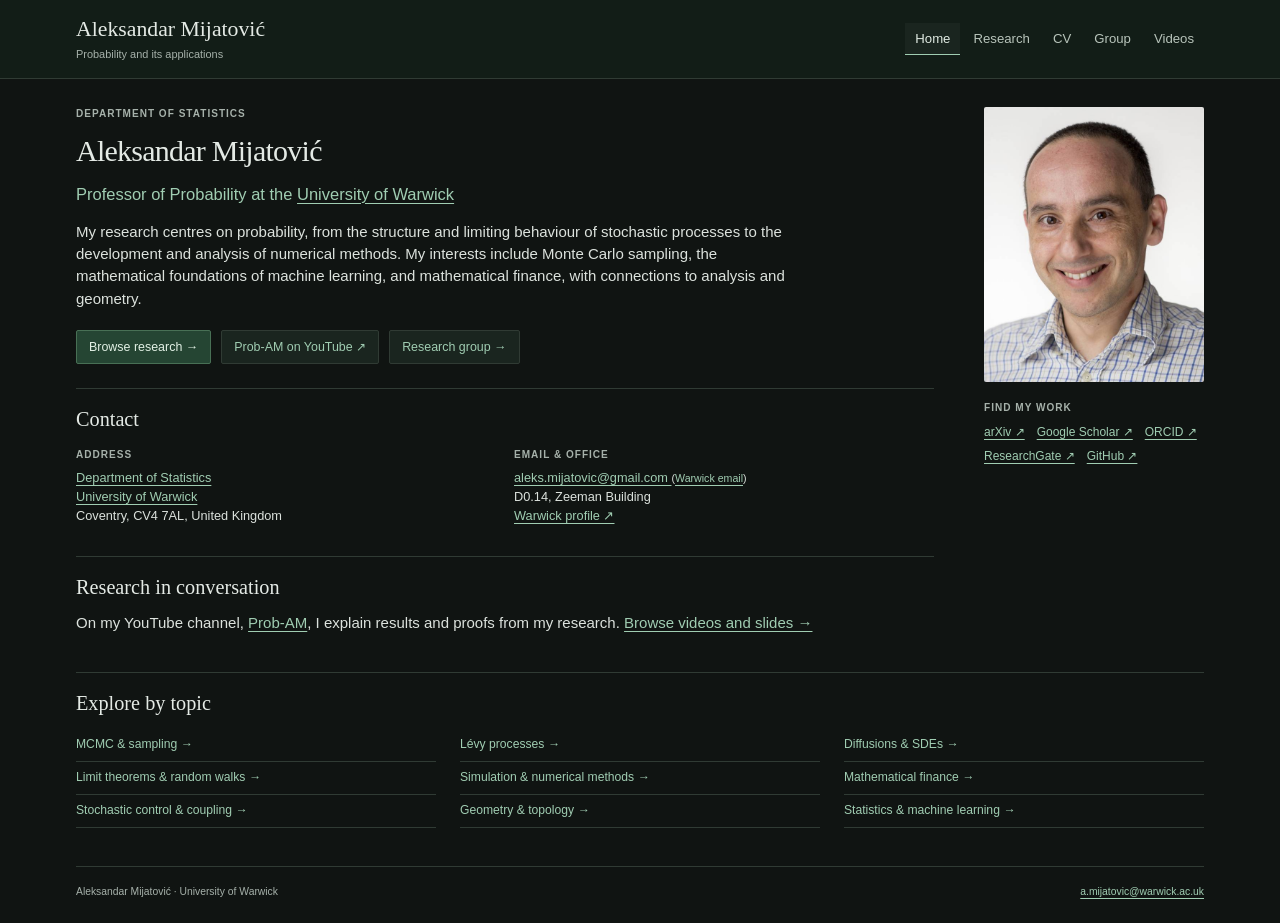
==== commit dcd50634: "Revise personal and contact information in index.html Updated contact information and added departme" ====
--- a/index.html
+++ b/index.html
@@ -36,9 +36,12 @@
     <main id="main">
       <div class="home-layout">
         <div class="home-copy">
-          <p class="eyebrow">University of Warwick</p>
+          <p class="eyebrow">Department of Statistics</p>
           <h1>Aleksandar Mijatović</h1>
-          <p class="lead">Professor of Probability</p>
+          <p class="lead">
+            Professor of Probability at the
+            <a href="https://warwick.ac.uk/">University of Warwick</a>
+          </p>
 
           <p>
             My research centres on probability, from the structure and limiting
@@ -85,13 +88,15 @@
               <div>
                 <span class="label">Email &amp; office</span>
                 <p>
-                  <a href="mailto:a.mijatovic@warwick.ac.uk">
-                    a.mijatovic@warwick.ac.uk
-                  </a>
-                  <br>
                   <a href="mailto:aleks.mijatovic@gmail.com">
                     aleks.mijatovic@gmail.com
                   </a>
+                  <small>
+                    (<a
+                      href="mailto:a.mijatovic@warwick.ac.uk"
+                      title="a.mijatovic@warwick.ac.uk"
+                    >Warwick email</a>)
+                  </small>
                   <br>
                   D0.14, Zeeman Building
                   <br>
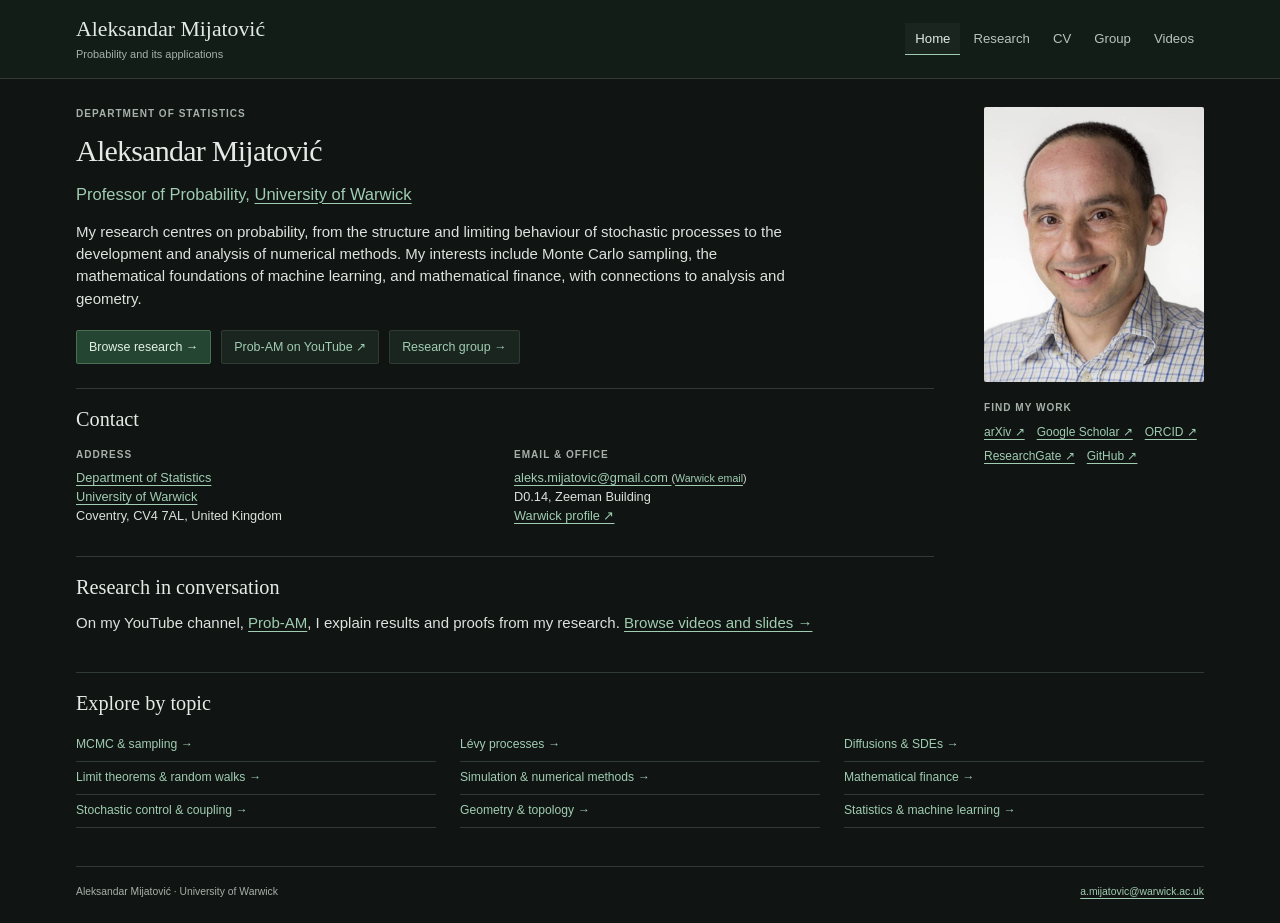
==== commit c6fd5c8b: "Fix formatting of professor title in index.html" ====
--- a/index.html
+++ b/index.html
@@ -39,7 +39,7 @@
           <p class="eyebrow">Department of Statistics</p>
           <h1>Aleksandar Mijatović</h1>
           <p class="lead">
-            Professor of Probability at the
+            Professor of Probability,
             <a href="https://warwick.ac.uk/">University of Warwick</a>
           </p>
 
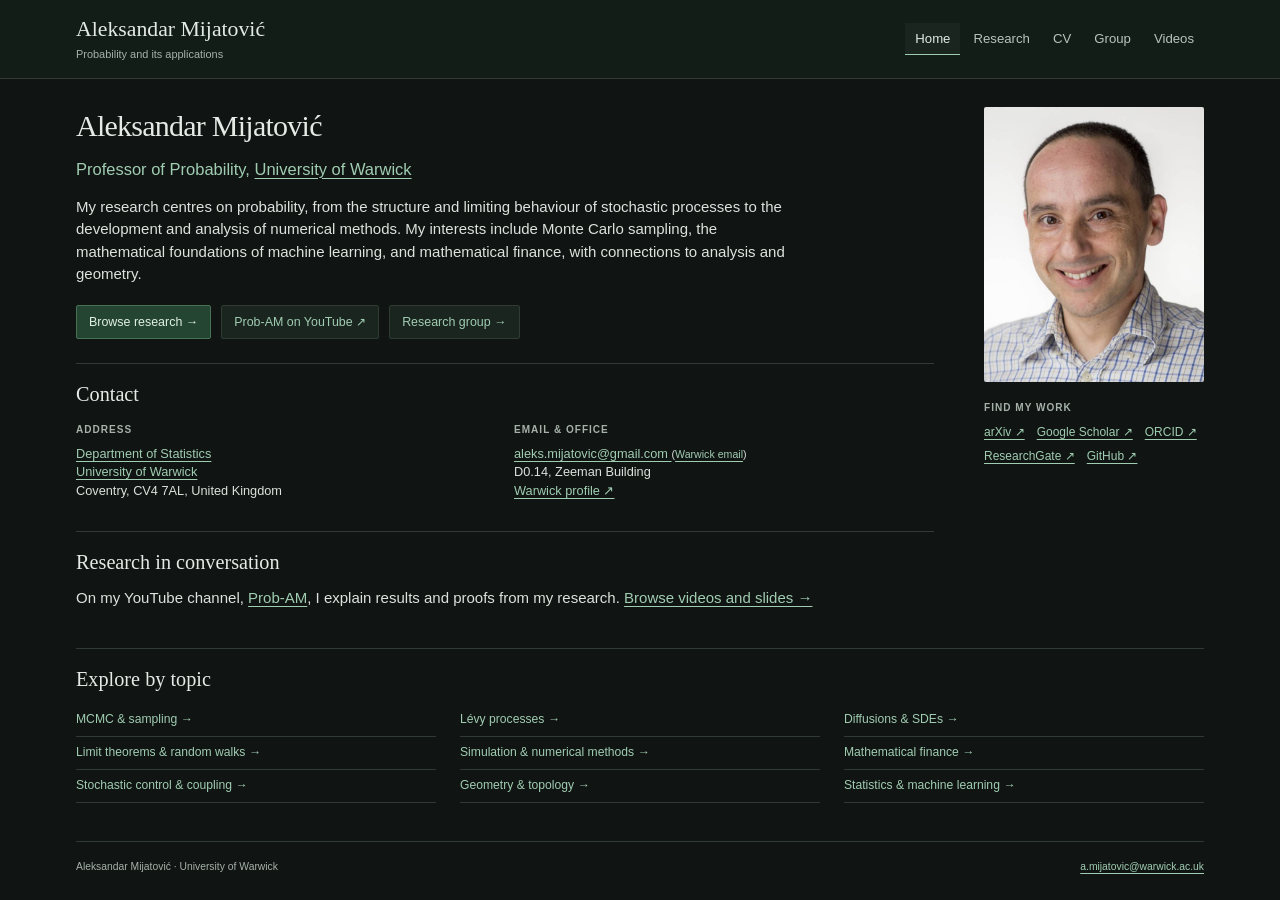
==== commit 2d8d08c2: "Remove eyebrow paragraph from index.html" ====
--- a/index.html
+++ b/index.html
@@ -36,7 +36,6 @@
     <main id="main">
       <div class="home-layout">
         <div class="home-copy">
-          <p class="eyebrow">Department of Statistics</p>
           <h1>Aleksandar Mijatović</h1>
           <p class="lead">
             Professor of Probability,
